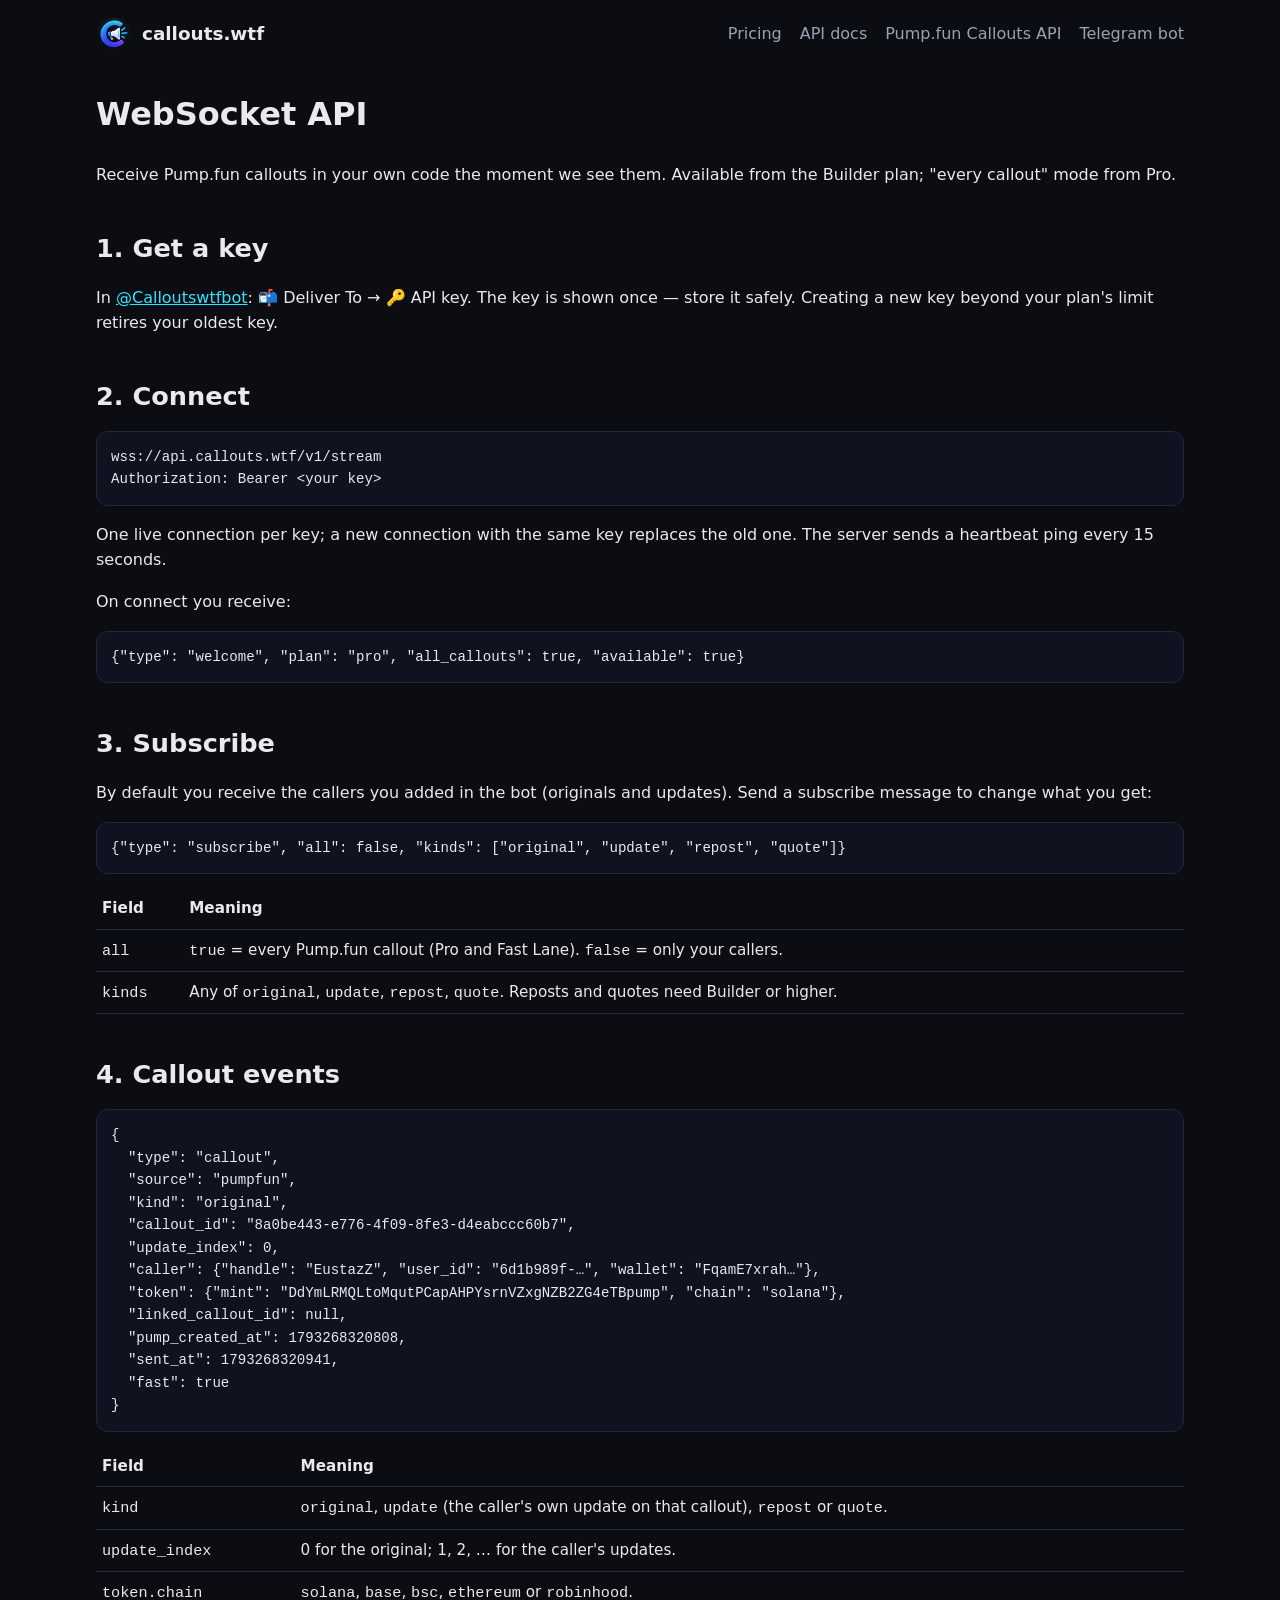
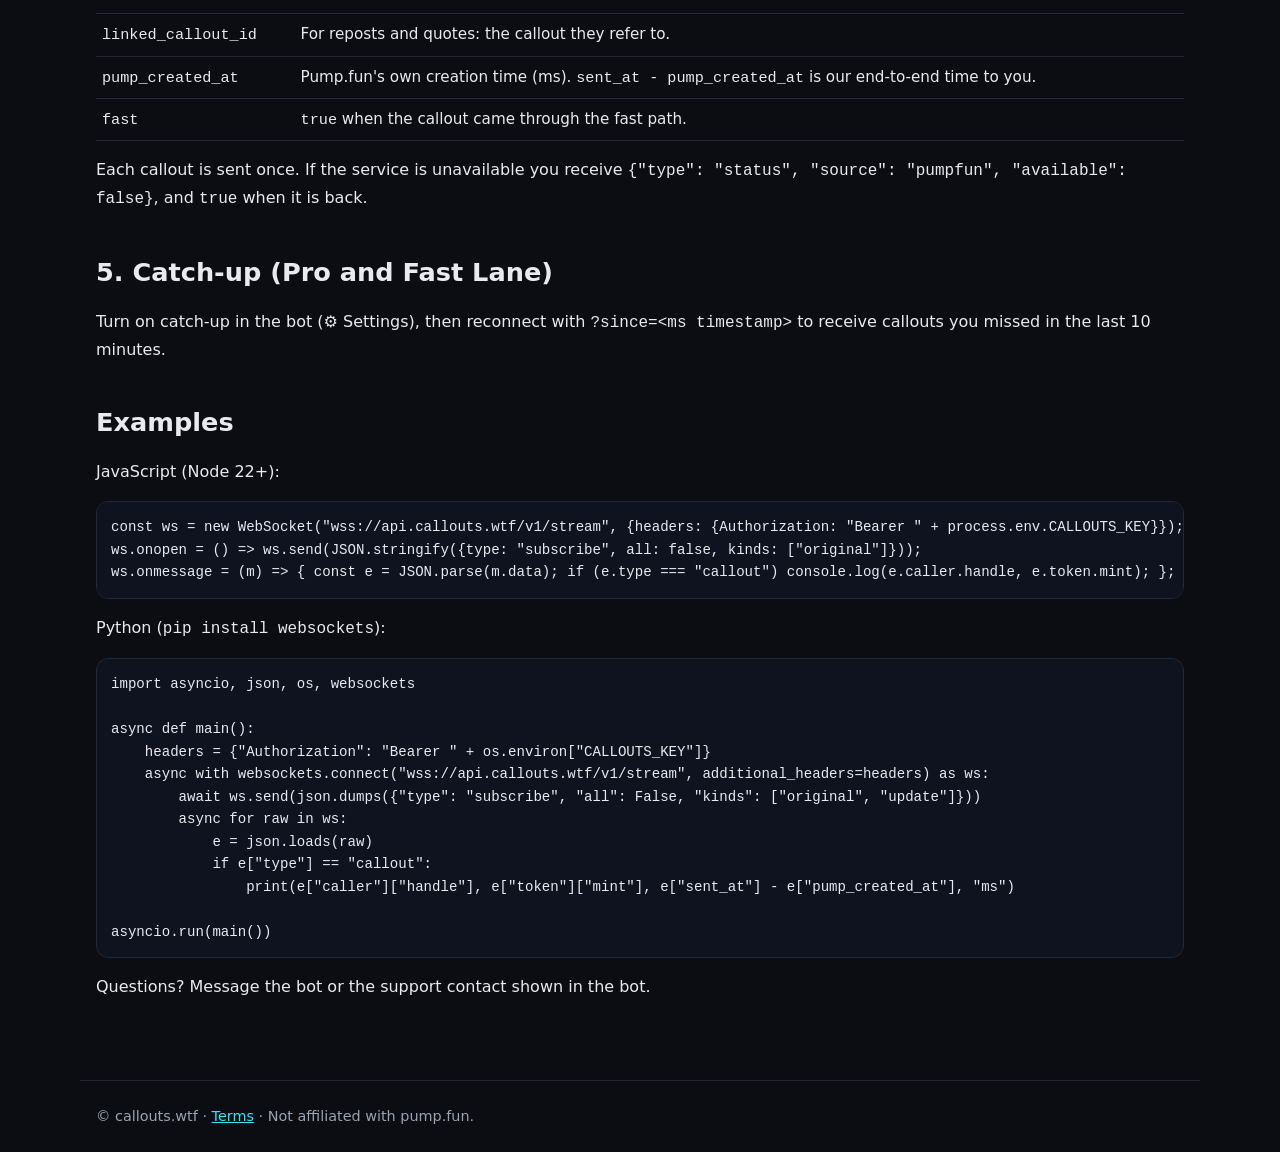
==== docs.html @ 63c999fe "Full site: live pricing cards with period switch and Select→bot deep links, status banner, API docs," ====
<!doctype html>
<html lang="en">
<head>
<meta charset="utf-8">
<meta name="viewport" content="width=device-width, initial-scale=1">
<title>API docs — callouts.wtf</title>
<meta name="description" content="callouts.wtf WebSocket API: real-time Pump.fun callouts as JSON. Authentication, subscribe message, event format and examples.">
<link rel="icon" href="/assets/favicon.ico" sizes="any">
<link rel="stylesheet" href="/assets/site.css">
</head>
<body>
<header class="site">
  <a class="brand" href="/"><img src="/assets/logo-64.png" alt="" width="36" height="36">callouts.wtf</a>
  <nav class="links" aria-label="Main">
    <a href="/#pricing">Pricing</a>
    <a href="/docs.html" aria-current="page">API docs</a>
    <a href="/pumpfun-callouts-api.html">Pump.fun Callouts API</a>
    <a href="https://t.me/Calloutswtfbot">Telegram bot</a>
  </nav>
</header>
<main>
  <h1>WebSocket API</h1>
  <p>Receive Pump.fun callouts in your own code the moment we see them. Available from the Builder plan; "every callout" mode from Pro.</p>

  <h2>1. Get a key</h2>
  <p>In <a href="https://t.me/Calloutswtfbot">@Calloutswtfbot</a>: 📬 Deliver To → 🔑 API key. The key is shown once — store it safely. Creating a new key beyond your plan's limit retires your oldest key.</p>

  <h2>2. Connect</h2>
  <pre>wss://api.callouts.wtf/v1/stream
Authorization: Bearer &lt;your key&gt;</pre>
  <p>One live connection per key; a new connection with the same key replaces the old one. The server sends a heartbeat ping every 15 seconds.</p>
  <p>On connect you receive:</p>
  <pre>{"type": "welcome", "plan": "pro", "all_callouts": true, "available": true}</pre>

  <h2>3. Subscribe</h2>
  <p>By default you receive the callers you added in the bot (originals and updates). Send a subscribe message to change what you get:</p>
  <pre>{"type": "subscribe", "all": false, "kinds": ["original", "update", "repost", "quote"]}</pre>
  <table>
    <tr><th>Field</th><th>Meaning</th></tr>
    <tr><td><code>all</code></td><td><code>true</code> = every Pump.fun callout (Pro and Fast Lane). <code>false</code> = only your callers.</td></tr>
    <tr><td><code>kinds</code></td><td>Any of <code>original</code>, <code>update</code>, <code>repost</code>, <code>quote</code>. Reposts and quotes need Builder or higher.</td></tr>
  </table>

  <h2>4. Callout events</h2>
  <pre>{
  "type": "callout",
  "source": "pumpfun",
  "kind": "original",
  "callout_id": "8a0be443-e776-4f09-8fe3-d4eabccc60b7",
  "update_index": 0,
  "caller": {"handle": "EustazZ", "user_id": "6d1b989f-…", "wallet": "FqamE7xrah…"},
  "token": {"mint": "DdYmLRMQLtoMqutPCapAHPYsrnVZxgNZB2ZG4eTBpump", "chain": "solana"},
  "linked_callout_id": null,
  "pump_created_at": 1793268320808,
  "sent_at": 1793268320941,
  "fast": true
}</pre>
  <table>
    <tr><th>Field</th><th>Meaning</th></tr>
    <tr><td><code>kind</code></td><td><code>original</code>, <code>update</code> (the caller's own update on that callout), <code>repost</code> or <code>quote</code>.</td></tr>
    <tr><td><code>update_index</code></td><td>0 for the original; 1, 2, … for the caller's updates.</td></tr>
    <tr><td><code>token.chain</code></td><td><code>solana</code>, <code>base</code>, <code>bsc</code>, <code>ethereum</code> or <code>robinhood</code>.</td></tr>
    <tr><td><code>linked_callout_id</code></td><td>For reposts and quotes: the callout they refer to.</td></tr>
    <tr><td><code>pump_created_at</code></td><td>Pump.fun's own creation time (ms). <code>sent_at - pump_created_at</code> is our end-to-end time to you.</td></tr>
    <tr><td><code>fast</code></td><td><code>true</code> when the callout came through the fast path.</td></tr>
  </table>
  <p>Each callout is sent once. If the service is unavailable you receive <code>{"type": "status", "source": "pumpfun", "available": false}</code>, and <code>true</code> when it is back.</p>

  <h2>5. Catch-up (Pro and Fast Lane)</h2>
  <p>Turn on catch-up in the bot (⚙️ Settings), then reconnect with <code>?since=&lt;ms timestamp&gt;</code> to receive callouts you missed in the last 10 minutes.</p>

  <h2>Examples</h2>
  <p>JavaScript (Node 22+):</p>
  <pre>const ws = new WebSocket("wss://api.callouts.wtf/v1/stream", {headers: {Authorization: "Bearer " + process.env.CALLOUTS_KEY}});
ws.onopen = () =&gt; ws.send(JSON.stringify({type: "subscribe", all: false, kinds: ["original"]}));
ws.onmessage = (m) =&gt; { const e = JSON.parse(m.data); if (e.type === "callout") console.log(e.caller.handle, e.token.mint); };</pre>
  <p>Python (<code>pip install websockets</code>):</p>
  <pre>import asyncio, json, os, websockets

async def main():
    headers = {"Authorization": "Bearer " + os.environ["CALLOUTS_KEY"]}
    async with websockets.connect("wss://api.callouts.wtf/v1/stream", additional_headers=headers) as ws:
        await ws.send(json.dumps({"type": "subscribe", "all": False, "kinds": ["original", "update"]}))
        async for raw in ws:
            e = json.loads(raw)
            if e["type"] == "callout":
                print(e["caller"]["handle"], e["token"]["mint"], e["sent_at"] - e["pump_created_at"], "ms")

asyncio.run(main())</pre>
  <p>Questions? Message the bot or the support contact shown in the bot.</p>
</main>
<footer class="site">© callouts.wtf · <a href="/terms.html">Terms</a> · Not affiliated with pump.fun.</footer>
</body>
</html>
---- assets/site.css ----
:root {
  color-scheme: dark;
  --bg: #0b0d12; --card: #141824; --line: #232838; --text: #e8eaf0; --muted: #9aa3b2;
  --cyan: #2ee6ff; --blue: #3b5bff; --violet: #b03cff;
  --grad: linear-gradient(90deg, var(--cyan), var(--blue) 55%, var(--violet));
}
* { box-sizing: border-box; }
body { margin: 0; background: var(--bg); color: var(--text); font: 16px/1.6 system-ui, -apple-system, "Segoe UI", Roboto, sans-serif; }
a { color: var(--cyan); }
header.site { display: flex; align-items: center; justify-content: space-between; gap: 16px; padding: 16px; max-width: 1120px; margin: 0 auto; }
header.site .brand { display: flex; align-items: center; gap: 10px; color: var(--text); text-decoration: none; font-weight: 700; font-size: 1.15rem; }
header.site .brand img { width: 36px; height: 36px; }
nav.links { display: flex; gap: 18px; flex-wrap: wrap; }
nav.links a { color: var(--muted); text-decoration: none; }
nav.links a:hover, nav.links a:focus-visible { color: var(--text); }
main { max-width: 1120px; margin: 0 auto; padding: 0 16px 64px; }
.hero { text-align: center; padding: 40px 0 24px; }
.hero img.logo { width: 112px; height: 112px; }
.hero h1 { font-size: clamp(2rem, 5vw, 3rem); line-height: 1.15; margin: 12px 0; }
.hero p { color: var(--muted); max-width: 640px; margin: 0 auto 24px; }
.cta { display: inline-block; padding: 12px 22px; border-radius: 12px; color: #fff; text-decoration: none; font-weight: 600; background: var(--grad); border: 0; }
.cta:focus-visible, nav.links a:focus-visible, .period button:focus-visible { outline: 2px solid var(--cyan); outline-offset: 3px; }
.ghost { display: inline-block; padding: 11px 20px; border-radius: 12px; color: var(--text); text-decoration: none; border: 1px solid var(--line); margin-left: 8px; }
.stats { display: grid; grid-template-columns: repeat(auto-fit, minmax(200px, 1fr)); gap: 12px; margin: 24px 0 40px; }
.stat { background: var(--card); border: 1px solid var(--line); border-radius: 14px; padding: 16px; }
.stat b { display: block; font-size: 1.5rem; }
.stat span { color: var(--muted); font-size: .9rem; }
h2 { font-size: 1.6rem; margin: 40px 0 8px; }
.period { display: inline-flex; background: var(--card); border: 1px solid var(--line); border-radius: 12px; padding: 4px; margin: 8px 0 20px; }
.period button { background: none; border: 0; color: var(--muted); padding: 8px 14px; border-radius: 9px; font: inherit; cursor: pointer; }
.period button[aria-pressed="true"] { background: var(--grad); color: #fff; }
.tiers { display: grid; grid-template-columns: repeat(auto-fit, minmax(240px, 1fr)); gap: 16px; }
.tier { background: var(--card); border: 1px solid var(--line); border-radius: 18px; padding: 22px; display: flex; flex-direction: column; }
.tier .bar { height: 5px; border-radius: 3px; background: var(--grad); margin-bottom: 14px; }
.tier h3 { margin: 0; font-size: 1.35rem; }
.tier .price { font-size: 2rem; font-weight: 800; color: var(--cyan); margin: 8px 0 0; }
.tier .per { color: var(--muted); font-size: .9rem; margin-bottom: 12px; }
.tier ul { list-style: none; padding: 0; margin: 0 0 18px; flex: 1; }
.tier li { padding: 4px 0; color: var(--text); }
.tier li::before { content: "• "; color: var(--violet); }
.tier .cta { text-align: center; }
.note { color: var(--muted); font-size: .92rem; margin-top: 14px; }
.status-banner { display: none; background: #3a1a1a; border: 1px solid #6b2a2a; color: #ffd2d2; border-radius: 12px; padding: 10px 14px; margin: 16px 0; }
code, pre { font-family: ui-monospace, SFMono-Regular, Menlo, Consolas, monospace; }
pre { background: #0f1320; border: 1px solid var(--line); border-radius: 12px; padding: 14px; overflow-x: auto; font-size: .88rem; }
table { border-collapse: collapse; width: 100%; margin: 12px 0; font-size: .95rem; }
th, td { text-align: left; border-bottom: 1px solid var(--line); padding: 8px 6px; vertical-align: top; }
footer.site { max-width: 1120px; margin: 0 auto; padding: 24px 16px 40px; color: var(--muted); font-size: .9rem; border-top: 1px solid var(--line); }
@media (max-width: 640px) { nav.links { gap: 12px; font-size: .95rem; } .ghost { margin: 10px 0 0; } }
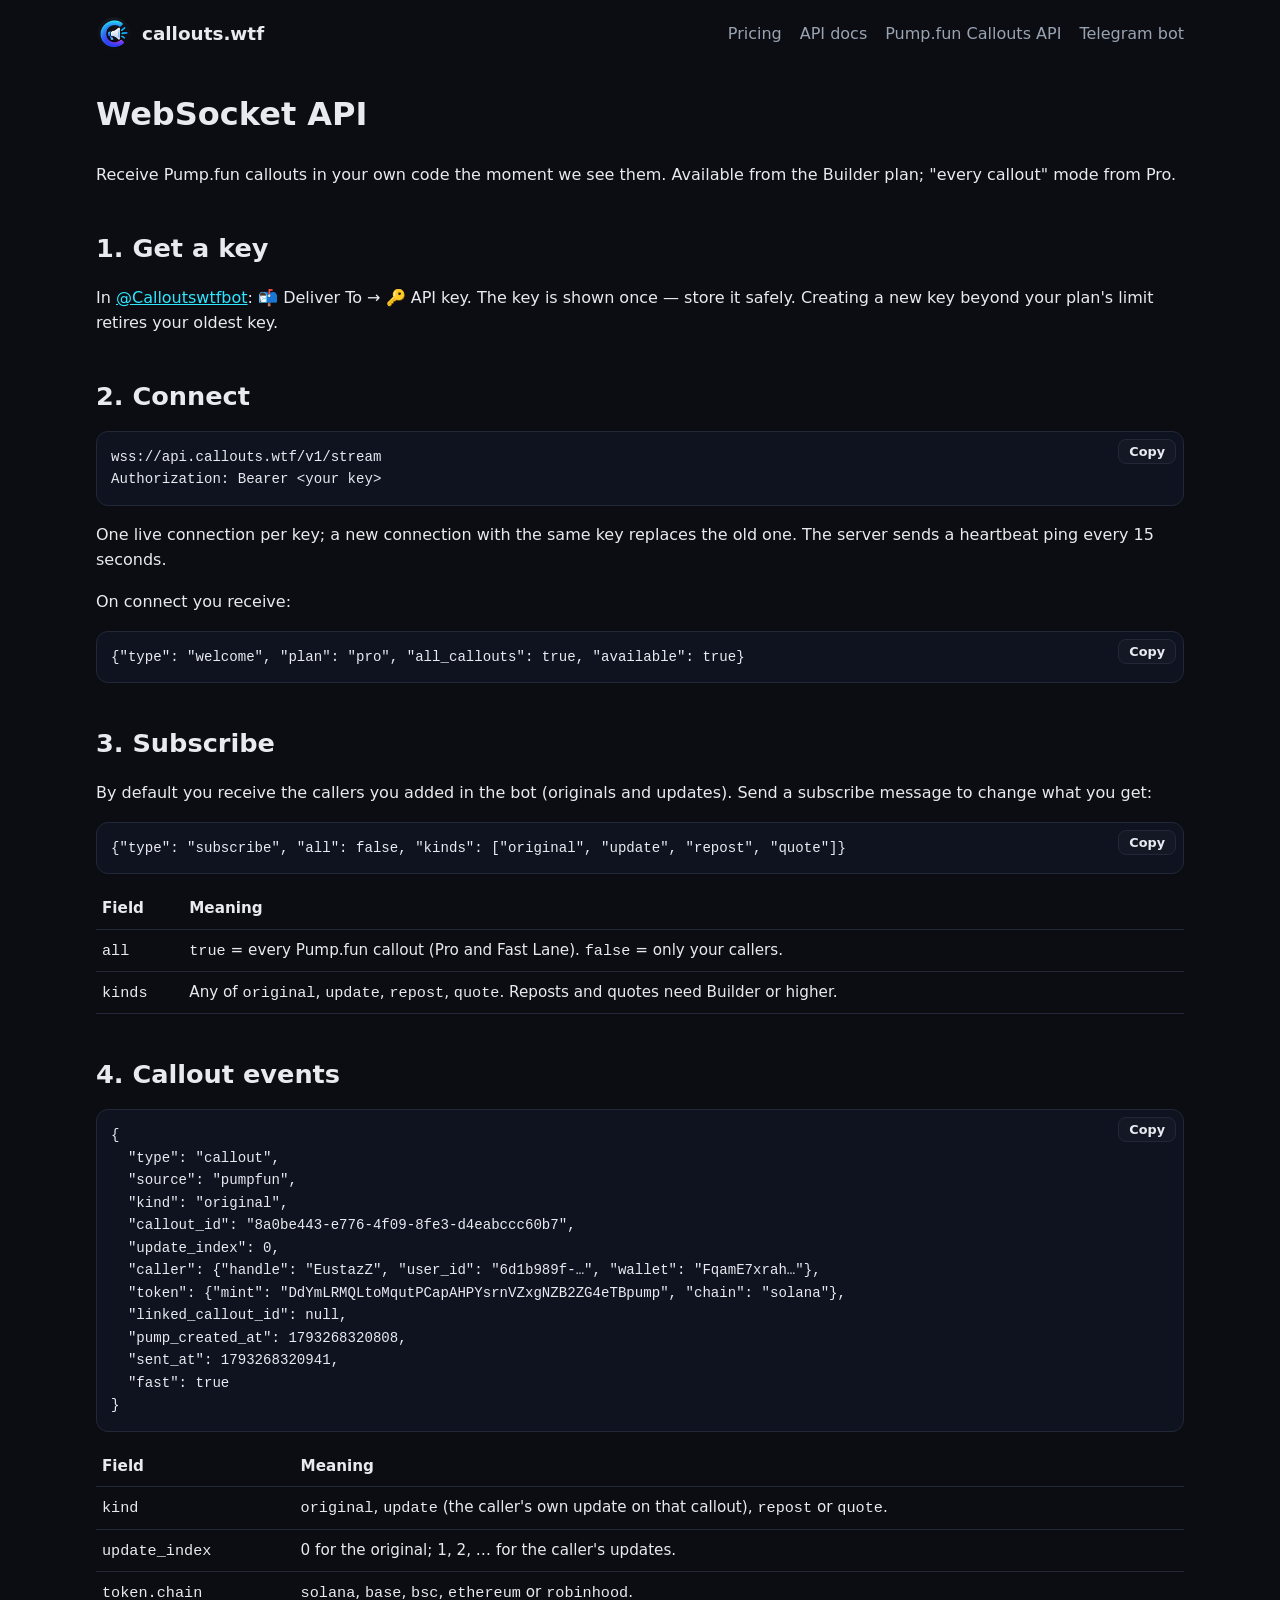
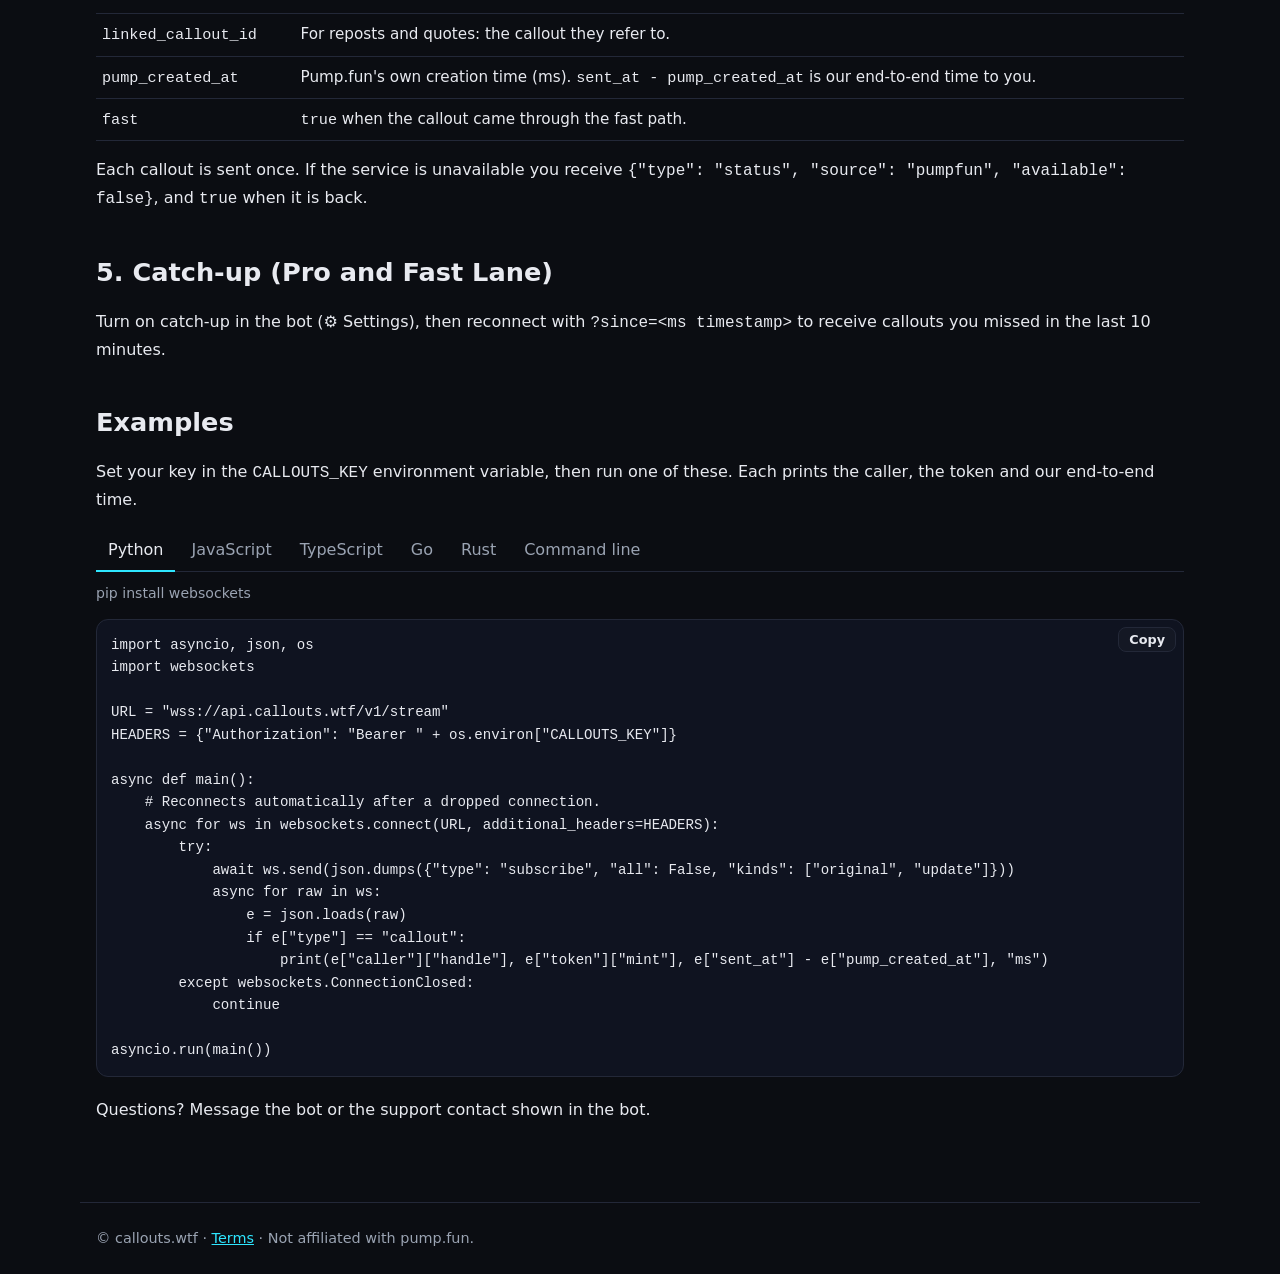
==== commit 0ac35cb5: "Docs: examples in Python, JavaScript, TypeScript, Go, Rust and command line, with language tabs and " ====
--- a/docs.html
+++ b/docs.html
@@ -69,26 +69,233 @@
   <h2>5. Catch-up (Pro and Fast Lane)</h2>
   <p>Turn on catch-up in the bot (⚙️ Settings), then reconnect with <code>?since=&lt;ms timestamp&gt;</code> to receive callouts you missed in the last 10 minutes.</p>
 
-  <h2>Examples</h2>
-  <p>JavaScript (Node 22+):</p>
-  <pre>const ws = new WebSocket("wss://api.callouts.wtf/v1/stream", {headers: {Authorization: "Bearer " + process.env.CALLOUTS_KEY}});
-ws.onopen = () =&gt; ws.send(JSON.stringify({type: "subscribe", all: false, kinds: ["original"]}));
-ws.onmessage = (m) =&gt; { const e = JSON.parse(m.data); if (e.type === "callout") console.log(e.caller.handle, e.token.mint); };</pre>
-  <p>Python (<code>pip install websockets</code>):</p>
-  <pre>import asyncio, json, os, websockets
+  <h2 id="examples">Examples</h2>
+  <p>Set your key in the <code>CALLOUTS_KEY</code> environment variable, then run one of these. Each prints the caller, the token and our end-to-end time.</p>
+  <div class="codetabs">
+  <div class="tablist" role="tablist" aria-label="Programming language">
+    <button type="button" role="tab" id="tab-python" aria-controls="panel-python" data-lang="python" aria-selected="true" tabindex="0">Python</button>
+    <button type="button" role="tab" id="tab-javascript" aria-controls="panel-javascript" data-lang="javascript" aria-selected="false" tabindex="-1">JavaScript</button>
+    <button type="button" role="tab" id="tab-typescript" aria-controls="panel-typescript" data-lang="typescript" aria-selected="false" tabindex="-1">TypeScript</button>
+    <button type="button" role="tab" id="tab-go" aria-controls="panel-go" data-lang="go" aria-selected="false" tabindex="-1">Go</button>
+    <button type="button" role="tab" id="tab-rust" aria-controls="panel-rust" data-lang="rust" aria-selected="false" tabindex="-1">Rust</button>
+    <button type="button" role="tab" id="tab-cli" aria-controls="panel-cli" data-lang="cli" aria-selected="false" tabindex="-1">Command line</button>
+  </div>
+  <div class="panel" role="tabpanel" id="panel-python" aria-labelledby="tab-python" data-lang="python">
+    <p class="setup">pip install websockets</p>
+    <pre><code>import asyncio, json, os
+import websockets
+
+URL = "wss://api.callouts.wtf/v1/stream"
+HEADERS = {"Authorization": "Bearer " + os.environ["CALLOUTS_KEY"]}
 
 async def main():
-    headers = {"Authorization": "Bearer " + os.environ["CALLOUTS_KEY"]}
-    async with websockets.connect("wss://api.callouts.wtf/v1/stream", additional_headers=headers) as ws:
-        await ws.send(json.dumps({"type": "subscribe", "all": False, "kinds": ["original", "update"]}))
-        async for raw in ws:
-            e = json.loads(raw)
-            if e["type"] == "callout":
-                print(e["caller"]["handle"], e["token"]["mint"], e["sent_at"] - e["pump_created_at"], "ms")
-
-asyncio.run(main())</pre>
+    # Reconnects automatically after a dropped connection.
+    async for ws in websockets.connect(URL, additional_headers=HEADERS):
+        try:
+            await ws.send(json.dumps({"type": "subscribe", "all": False, "kinds": ["original", "update"]}))
+            async for raw in ws:
+                e = json.loads(raw)
+                if e["type"] == "callout":
+                    print(e["caller"]["handle"], e["token"]["mint"], e["sent_at"] - e["pump_created_at"], "ms")
+        except websockets.ConnectionClosed:
+            continue
+
+asyncio.run(main())</code></pre>
+  </div>
+  <div class="panel" role="tabpanel" id="panel-javascript" aria-labelledby="tab-javascript" data-lang="javascript" hidden>
+    <p class="setup">npm install ws  (save as stream.mjs, run: node stream.mjs)</p>
+    <pre><code>import WebSocket from "ws";
+
+function connect() {
+  const ws = new WebSocket("wss://api.callouts.wtf/v1/stream", {
+    headers: { Authorization: `Bearer ${process.env.CALLOUTS_KEY}` },
+  });
+  ws.on("open", () =&gt; {
+    ws.send(JSON.stringify({ type: "subscribe", all: false, kinds: ["original", "update"] }));
+  });
+  ws.on("message", (data) =&gt; {
+    const e = JSON.parse(data);
+    if (e.type === "callout") {
+      console.log(e.caller.handle, e.token.mint, e.sent_at - e.pump_created_at, "ms");
+    }
+  });
+  ws.on("close", () =&gt; setTimeout(connect, 1000)); // reconnect
+  ws.on("error", () =&gt; {}); // "close" follows every error
+}
+
+connect();</code></pre>
+  </div>
+  <div class="panel" role="tabpanel" id="panel-typescript" aria-labelledby="tab-typescript" data-lang="typescript" hidden>
+    <p class="setup">npm install ws @types/ws</p>
+    <pre><code>import WebSocket from "ws";
+
+interface Callout {
+  type: "callout";
+  source: "pumpfun";
+  kind: "original" | "update" | "repost" | "quote";
+  callout_id: string;
+  update_index: number;
+  caller: { handle: string | null; user_id: string | null; wallet: string };
+  token: { mint: string; chain: "solana" | "base" | "bsc" | "ethereum" | "robinhood" };
+  linked_callout_id: string | null;
+  pump_created_at: number;
+  sent_at: number;
+  fast: boolean;
+}
+
+function connect(): void {
+  const ws = new WebSocket("wss://api.callouts.wtf/v1/stream", {
+    headers: { Authorization: `Bearer ${process.env.CALLOUTS_KEY}` },
+  });
+  ws.on("open", () =&gt; {
+    ws.send(JSON.stringify({ type: "subscribe", all: false, kinds: ["original", "update"] }));
+  });
+  ws.on("message", (data) =&gt; {
+    const e = JSON.parse(data.toString());
+    if (e.type === "callout") {
+      const c = e as Callout;
+      console.log(c.caller.handle, c.token.mint, c.sent_at - c.pump_created_at, "ms");
+    }
+  });
+  ws.on("close", () =&gt; setTimeout(connect, 1000));
+  ws.on("error", () =&gt; {});
+}
+
+connect();</code></pre>
+  </div>
+  <div class="panel" role="tabpanel" id="panel-go" aria-labelledby="tab-go" data-lang="go" hidden>
+    <p class="setup">go get github.com/gorilla/websocket</p>
+    <pre><code>package main
+
+import (
+	"log"
+	"net/http"
+	"os"
+	"time"
+
+	"github.com/gorilla/websocket"
+)
+
+type Event struct {
+	Type   string `json:"type"`
+	Kind   string `json:"kind"`
+	Caller struct {
+		Handle string `json:"handle"`
+		Wallet string `json:"wallet"`
+	} `json:"caller"`
+	Token struct {
+		Mint  string `json:"mint"`
+		Chain string `json:"chain"`
+	} `json:"token"`
+	PumpCreatedAt int64 `json:"pump_created_at"`
+	SentAt        int64 `json:"sent_at"`
+}
+
+func main() {
+	header := http.Header{"Authorization": {"Bearer " + os.Getenv("CALLOUTS_KEY")}}
+	for {
+		conn, _, err := websocket.DefaultDialer.Dial("wss://api.callouts.wtf/v1/stream", header)
+		if err != nil {
+			log.Println("connect:", err)
+			time.Sleep(time.Second)
+			continue
+		}
+		conn.WriteJSON(map[string]any{"type": "subscribe", "all": false, "kinds": []string{"original", "update"}})
+		for {
+			var e Event
+			if err := conn.ReadJSON(&amp;e); err != nil {
+				log.Println("read:", err)
+				break
+			}
+			if e.Type == "callout" {
+				log.Println(e.Caller.Handle, e.Token.Mint, e.SentAt-e.PumpCreatedAt, "ms")
+			}
+		}
+		conn.Close()
+		time.Sleep(time.Second)
+	}
+}</code></pre>
+  </div>
+  <div class="panel" role="tabpanel" id="panel-rust" aria-labelledby="tab-rust" data-lang="rust" hidden>
+    <p class="setup">Cargo.toml: tokio = { version = &quot;1&quot;, features = [&quot;full&quot;] }, tokio-tungstenite = { version = &quot;0.24&quot;, features = [&quot;rustls-tls-webpki-roots&quot;] }, futures-util = &quot;0.3&quot;, serde_json = &quot;1&quot;</p>
+    <pre><code>use futures_util::{SinkExt, StreamExt};
+use tokio_tungstenite::connect_async;
+use tokio_tungstenite::tungstenite::{client::IntoClientRequest, Message};
+
+#[tokio::main]
+async fn main() -&gt; Result&lt;(), Box&lt;dyn std::error::Error&gt;&gt; {
+    let mut request = "wss://api.callouts.wtf/v1/stream".into_client_request()?;
+    let key = std::env::var("CALLOUTS_KEY")?;
+    request.headers_mut().insert("Authorization", format!("Bearer {key}").parse()?);
+    let (mut ws, _) = connect_async(request).await?;
+    ws.send(Message::Text(r#"{"type":"subscribe","all":false,"kinds":["original","update"]}"#.into())).await?;
+    while let Some(message) = ws.next().await {
+        if let Message::Text(text) = message? {
+            let e: serde_json::Value = serde_json::from_str(&amp;text)?;
+            if e["type"] == "callout" {
+                let ms = e["sent_at"].as_i64().unwrap_or(0) - e["pump_created_at"].as_i64().unwrap_or(0);
+                println!("{} {} {ms} ms", e["caller"]["handle"], e["token"]["mint"]);
+            }
+        }
+    }
+    Ok(())
+}</code></pre>
+  </div>
+  <div class="panel" role="tabpanel" id="panel-cli" aria-labelledby="tab-cli" data-lang="cli" hidden>
+    <p class="setup">Quick test with websocat (brew install websocat / cargo install websocat), then paste the subscribe line</p>
+    <pre><code>websocat -H "Authorization: Bearer $CALLOUTS_KEY" wss://api.callouts.wtf/v1/stream
+{"type": "subscribe", "all": false, "kinds": ["original", "update"]}</code></pre>
+  </div>
+  </div>
   <p>Questions? Message the bot or the support contact shown in the bot.</p>
 </main>
 <footer class="site">© callouts.wtf · <a href="/terms.html">Terms</a> · Not affiliated with pump.fun.</footer>
+<script>
+(() => {
+  // One remembered language for the whole page (per-viewer convenience only).
+  const tabs = [...document.querySelectorAll(".tablist [role=tab]")];
+  function select(lang, focus) {
+    for (const t of tabs) {
+      const on = t.dataset.lang === lang;
+      t.setAttribute("aria-selected", String(on));
+      t.tabIndex = on ? 0 : -1;
+      document.getElementById(t.getAttribute("aria-controls")).hidden = !on;
+      if (on && focus) t.focus();
+    }
+    try { localStorage.setItem("callouts-lang", lang); } catch (_) {}
+  }
+  tabs.forEach((t, i) => {
+    t.addEventListener("click", () => select(t.dataset.lang, false));
+    t.addEventListener("keydown", (ev) => {
+      const step = ev.key === "ArrowRight" ? 1 : ev.key === "ArrowLeft" ? -1 : 0;
+      if (step) { ev.preventDefault(); select(tabs[(i + step + tabs.length) % tabs.length].dataset.lang, true); }
+    });
+  });
+  try { const saved = localStorage.getItem("callouts-lang"); if (saved && tabs.some(t => t.dataset.lang === saved)) select(saved, false); } catch (_) {}
+
+  // Copy button on every code block.
+  for (const pre of document.querySelectorAll("main pre")) {
+    const wrap = document.createElement("div");
+    wrap.className = "codeblock";
+    pre.before(wrap);
+    wrap.appendChild(pre);
+    const button = document.createElement("button");
+    button.type = "button";
+    button.className = "copy";
+    button.textContent = "Copy";
+    button.setAttribute("aria-label", "Copy code");
+    button.addEventListener("click", async () => {
+      try { await navigator.clipboard.writeText(pre.textContent); button.textContent = "Copied"; }
+      catch (_) {
+        const r = document.createRange(); r.selectNodeContents(pre);
+        const sel = getSelection(); sel.removeAllRanges(); sel.addRange(r);
+        button.textContent = "Press Ctrl+C";
+      }
+      setTimeout(() => { button.textContent = "Copy"; }, 1600);
+    });
+    wrap.appendChild(button);
+  }
+})();
+</script>
 </body>
 </html>
--- a/assets/site.css
+++ b/assets/site.css
@@ -42,8 +42,19 @@
 .note { color: var(--muted); font-size: .92rem; margin-top: 14px; }
 .status-banner { display: none; background: #3a1a1a; border: 1px solid #6b2a2a; color: #ffd2d2; border-radius: 12px; padding: 10px 14px; margin: 16px 0; }
 code, pre { font-family: ui-monospace, SFMono-Regular, Menlo, Consolas, monospace; }
-pre { background: #0f1320; border: 1px solid var(--line); border-radius: 12px; padding: 14px; overflow-x: auto; font-size: .88rem; }
+pre { tab-size: 4; background: #0f1320; border: 1px solid var(--line); border-radius: 12px; padding: 14px; overflow-x: auto; font-size: .88rem; }
 table { border-collapse: collapse; width: 100%; margin: 12px 0; font-size: .95rem; }
 th, td { text-align: left; border-bottom: 1px solid var(--line); padding: 8px 6px; vertical-align: top; }
 footer.site { max-width: 1120px; margin: 0 auto; padding: 24px 16px 40px; color: var(--muted); font-size: .9rem; border-top: 1px solid var(--line); }
 @media (max-width: 640px) { nav.links { gap: 12px; font-size: .95rem; } .ghost { margin: 10px 0 0; } }
+.codetabs { margin: 12px 0 20px; }
+.tablist { display: flex; flex-wrap: wrap; gap: 4px; border-bottom: 1px solid var(--line); }
+.tablist [role=tab] { background: none; border: 0; border-bottom: 2px solid transparent; color: var(--muted); padding: 8px 12px; font: inherit; cursor: pointer; margin-bottom: -1px; }
+.tablist [role=tab]:hover { color: var(--text); }
+.tablist [role=tab][aria-selected="true"] { color: var(--text); border-bottom-color: var(--cyan); }
+.tablist [role=tab]:focus-visible, .copy:focus-visible { outline: 2px solid var(--cyan); outline-offset: 2px; }
+.panel .setup { color: var(--muted); font-size: .88rem; margin: 10px 0 6px; overflow-wrap: anywhere; }
+.codeblock { position: relative; }
+.codeblock pre { padding-right: 76px; }
+.copy { position: absolute; top: 8px; right: 8px; background: var(--card); color: var(--text); border: 1px solid var(--line); border-radius: 8px; padding: 4px 10px; font: 600 .8rem system-ui, sans-serif; cursor: pointer; }
+.copy:hover { border-color: var(--cyan); }
